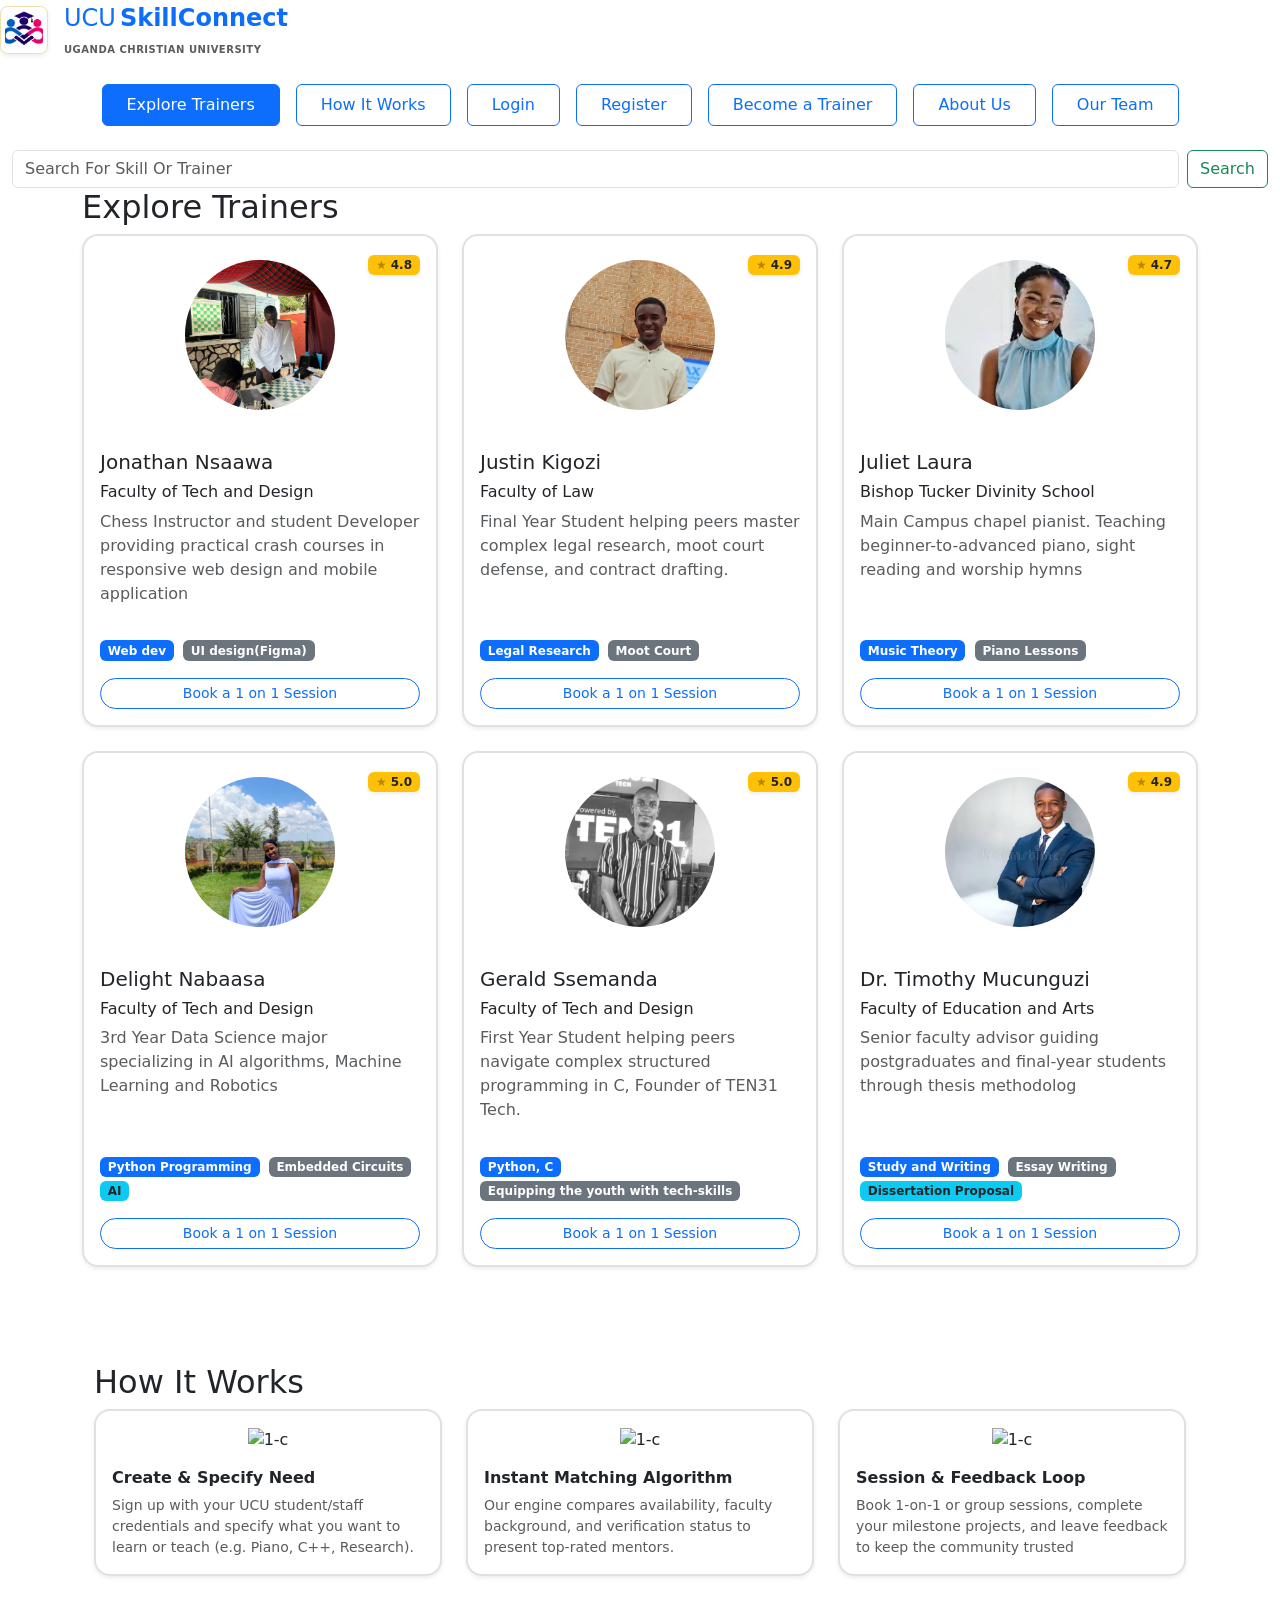
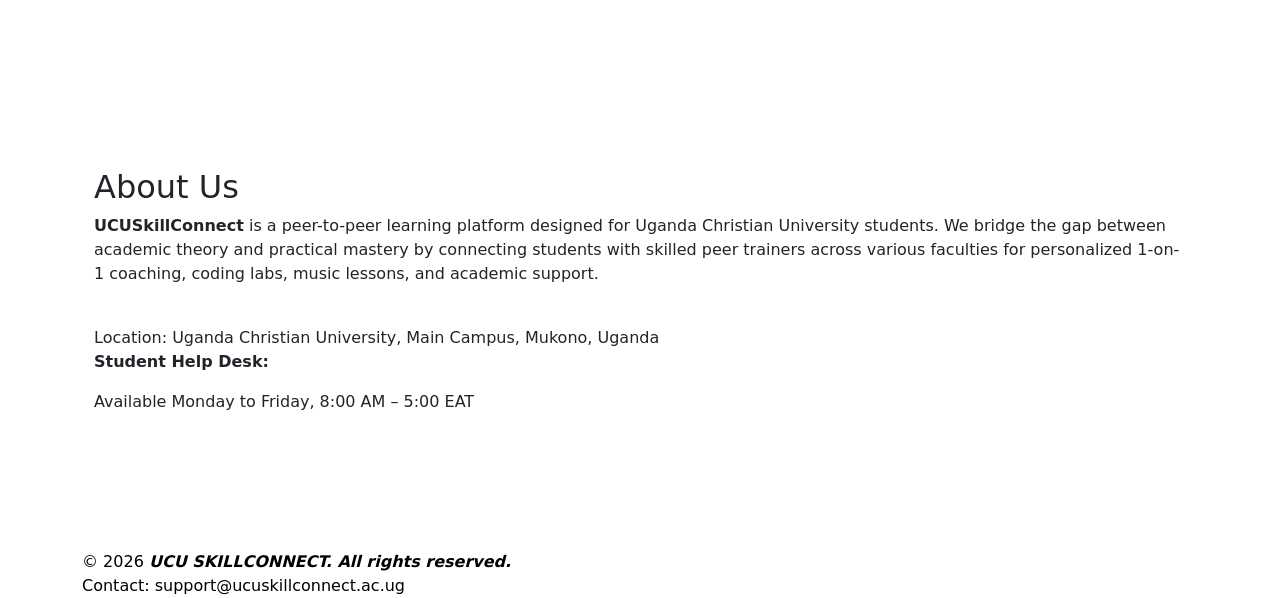
==== index.html @ f9b1b13b "Added chat button for trainer 1" ====
<!doctype html>
<html lang="en">
  <head>
    <meta charset="utf-8">
    <meta name="viewport" content="width=device-width, initial-scale=1">
    <title>UCU SkillConnect</title>
    <link href="https://cdn.jsdelivr.net/npm/bootstrap@5.3.8/dist/css/bootstrap.min.css" rel="stylesheet" integrity="sha384-sRIl4kxILFvY47J16cr9ZwB07vP4J8+LH7qKQnuqkuIAvNWLzeN8tE5YBujZqJLB" crossorigin="anonymous">
    <style>
      footer{
        color: black;
      }

    </style>
  </head>
  <body>
    
<a href="#" class="d-flex align-items-center gap-3 text-decoration-none">
                    <div class="badge-gradient p-1 rounded-3 shadow-sm d-flex align-items-center justify-content-center" style="width: 48px; height: 48px; border: 1px solid rgba(212, 175, 55, 0.4);">
                        <div class="bg-ucu-blue w-100 h-100 rounded-3 d-flex align-items-center justify-content-center text-ucu-gold">
                          <img src="UCU skillconnect.jpg" alt="skill logo" class="w-100 h-100 object-fit-cover rounded-3">
                            <i class="fa-solid fa-graduation-cap fs-5"></i>
                        </div>
                    </div>
                    <div>
                        <div class="d-flex align-items-center gap-1">
                            <span class="fw-extrabold fs-4 tracking-tight text-ucu-blue">UCU</span>
                            <span class="fw-bold fs-4 text-ucu-purple">SkillConnect</span>
                        </div>
                        <span class="text-uppercase text-muted fw-semibold block" style="font-size: 10px; letter-spacing: 0.5px; margin-top: -4px;">Uganda Christian University</span>
                    </div>
                </a>

<div class="d-flex flex-wrap justify-content-center gap-3 my-4">
  <a href="#Explore Trainers" class="btn btn-primary px-4 py-2">Explore Trainers</a>
  <a href="#How It Works" class="btn btn-outline-primary px-4 py-2">How It Works</a>
  <a href="loginPage.html" class="btn btn-outline-primary px-4 py-2">Login</a>
   <a href="registerpage.html" class="btn btn-outline-primary px-4 py-2">Register</a>
    <a href="SkillConnect_Named_Trainers.html" class="btn btn-outline-primary px-4 py-2">Become a Trainer</a>
  <a href="#Contact Us" class="btn btn-outline-primary px-4 py-2">About Us</a>
  <a href="our_team.html" class="btn btn-outline-primary px-4 py-2">Our Team</a>
</div>


<nav >
  <div class="container-fluid">
    <form class="d-flex" role="search">
      <input class="form-control me-2" type="search" placeholder="Search For Skill Or Trainer" aria-label="Search"/>
      <button class="btn btn-outline-success" type="submit">Search</button>
    </form>
  </div>
  
</nav>



  <div class="container">
  <h2>Explore Trainers</h2>
  
  
  <div class="row row-cols-1 row-cols-md-3 g-4">

    <!-- Trainer 1 -->
    <div class="col">
      <div data-bs-toggle="modal" data-bs-target="#bookingModal1" class="text-decoration-none h-100" style="cursor: pointer;">
        <div class="card h-100 shadow-sm border border-2 rounded-4 overflow-hidden text-dark position-relative">
          
          <!-- Rating Badge -->
          <div class="position-absolute top-0 end-0 m-3" style="z-index: 10;">
            <span class="badge bg-warning text-dark d-inline-flex align-items-center shadow-sm px-2 py-1 fw-bold">
              <span class="me-1" style="color: #b38600;">★</span> 4.8
            </span>
          </div>

          <div class="text-center p-4">
            <img src="Chess@UCUSkillConnect.jpeg" style="width: 150px; height: 150px; object-fit: cover; border-radius: 50%;" class="mx-auto" alt="Trainer Profile">
          </div>
          <div class="card-body d-flex flex-column">
            <h5 class="card-title" id= "trainer-section 1">Jonathan Nsaawa</h5>
            <h6>Faculty of Tech and Design</h6>
            <p class="card-text text-muted">Chess Instructor and student Developer providing practical crash courses in responsive web design and mobile application</p>
            
            <div class="trainer-skills mt-auto pt-3">
              <span class="badge bg-primary me-1">Web dev</span>
              <span class="badge bg-secondary me-1">UI design(Figma)</span>
            </div>
            
            <div class="mt-3">
              <a href="#" class="btn btn-outline-primary btn-sm w-100 rounded-pill">Book a 1 on 1 Session</a>
            </div>
          </div>
        </div>
      </div>
    </div>

    <!-- Trainer 2 -->
    <div class="col">
      <div data-bs-toggle="modal" data-bs-target="#bookingModal2" class="text-decoration-none h-100" style="cursor: pointer;">
        <div class="card h-100 shadow-sm border border-2 rounded-4 overflow-hidden text-dark position-relative">
          
          <!-- Rating Badge -->
          <div class="position-absolute top-0 end-0 m-3" style="z-index: 10;">
            <span class="badge bg-warning text-dark d-inline-flex align-items-center shadow-sm px-2 py-1 fw-bold">
              <span class="me-1" style="color: #b38600;">★</span> 4.9
            </span>
          </div>

          <div class="text-center p-4">
            <img src="JMK.jpeg" style="width: 150px; height: 150px; object-fit: cover; border-radius: 50%;" class="mx-auto" alt="Trainer Profile">
          </div>
          <div class="card-body d-flex flex-column">
            <h5 class="card-title" id= "trainer-section 2">Justin Kigozi</h5>
            <h6>Faculty of Law</h6>
            <p class="card-text text-muted">Final Year Student helping peers master complex legal research, moot court defense, and contract drafting.</p>
            
            <div class="trainer-skills mt-auto pt-3">
              <span class="badge bg-primary me-1">Legal Research</span>
              <span class="badge bg-secondary me-1">Moot Court</span>
            </div>
            
            <div class="mt-3">
              <a href="#" class="btn btn-outline-primary btn-sm w-100 rounded-pill">Book a 1 on 1 Session</a>
            </div>
          </div>
        </div>
      </div>
    </div>

    <!-- Trainer 3 -->
    <div class="col">
      <div data-bs-toggle="modal" data-bs-target="#bookingModal3" class="text-decoration-none h-100" style="cursor: pointer;">
        <div class="card h-100 shadow-sm border border-2 rounded-4 overflow-hidden text-dark position-relative">
          
          <!-- Rating Badge -->
          <div class="position-absolute top-0 end-0 m-3" style="z-index: 10;">
            <span class="badge bg-warning text-dark d-inline-flex align-items-center shadow-sm px-2 py-1 fw-bold">
              <span class="me-1" style="color: #b38600;">★</span> 4.7
            </span>
          </div>

          <div class="text-center p-4">
            <img src="Trainer 1.jpeg" style="width: 150px; height: 150px; object-fit: cover; border-radius: 50%;" class="mx-auto" alt="Trainer Profile">
          </div>
          <div class="card-body d-flex flex-column">
            <h5 class="card-title" id= "trainer-section 3">Juliet Laura</h5>
            <h6>Bishop Tucker Divinity School</h6>  
            <p class="card-text text-muted">Main Campus chapel pianist. Teaching beginner-to-advanced piano, sight reading and worship hymns</p>
            
            <div class="trainer-skills mt-auto pt-3">
              <span class="badge bg-primary me-1">Music Theory</span>
              <span class="badge bg-secondary me-1">Piano Lessons</span>
            </div>
            
            <div class="mt-3">
              <a href="#" class="btn btn-outline-primary btn-sm w-100 rounded-pill">Book a 1 on 1 Session</a>
            </div>
          </div>
        </div>
      </div>
    </div>

    <!-- Trainer 4 -->
    <div class="col">
      <div data-bs-toggle="modal" data-bs-target="#bookingModal4" class="text-decoration-none h-100" style="cursor: pointer;">
        <div class="card h-100 shadow-sm border border-2 rounded-4 overflow-hidden text-dark position-relative">
          
          <!-- Rating Badge -->
          <div class="position-absolute top-0 end-0 m-3" style="z-index: 10;">
            <span class="badge bg-warning text-dark d-inline-flex align-items-center shadow-sm px-2 py-1 fw-bold">
              <span class="me-1" style="color: #b38600;">★</span> 5.0
            </span>
          </div>

          <div class="text-center p-4">
            <img src="Delight.jpeg" style="width: 150px; height: 150px; object-fit: cover; border-radius: 50%;" class="mx-auto" alt="Trainer Profile">
          </div>
          <div class="card-body d-flex flex-column">
            <h5 class="card-title" id= "trainer-section 4">Delight Nabaasa</h5>
            <h6>Faculty of Tech and Design</h6>
            <p class="card-text text-muted">3rd Year Data Science major specializing in AI algorithms, Machine Learning and Robotics</p>
            
            <div class="trainer-skills mt-auto pt-3">
              <span class="badge bg-primary me-1">Python Programming</span>
              <span class="badge bg-secondary me-1">Embedded Circuits</span>
              <span class="badge bg-info text-dark">AI</span>
            </div>
            
            <div class="mt-3">
              <a href="#" class="btn btn-outline-primary btn-sm w-100 rounded-pill">Book a 1 on 1 Session</a>
            </div>
          </div>
        </div>
      </div>
    </div>

    <!-- Trainer 5 -->
    <div class="col">
      <div data-bs-toggle="modal" data-bs-target="#bookingModal5" class="text-decoration-none h-100" style="cursor: pointer;">
        <div class="card h-100 shadow-sm border border-2 rounded-4 overflow-hidden text-dark position-relative">
          
          <!-- Rating Badge -->
          <div class="position-absolute top-0 end-0 m-3" style="z-index: 10;">
            <span class="badge bg-warning text-dark d-inline-flex align-items-center shadow-sm px-2 py-1 fw-bold">
              <span class="me-1" style="color: #b38600;">★</span> 5.0
            </span>
          </div>

          <div class="text-center p-4">
            <img src="Ssemanda.jpeg" style="width: 150px; height: 150px; object-fit: cover; border-radius: 50%;" class="mx-auto" alt="Trainer Profile">
          </div>
          <div class="card-body d-flex flex-column">
            <h5 class="card-title" id = trainer-section 5> Gerald Ssemanda</h5>
            <h6>Faculty of Tech and Design</h6>
            <p class="card-text text-muted">First Year Student helping peers navigate complex structured programming in C, Founder of TEN31 Tech.</p>
            
            <div class="trainer-skills mt-auto pt-3">
              <span class="badge bg-primary me-1">Python, C</span>
              <span class="badge bg-secondary me-1">Equipping the youth with tech-skills</span>
            </div>
            
            <div class="mt-3">
              <a href="#" class="btn btn-outline-primary btn-sm w-100 rounded-pill">Book a 1 on 1 Session</a>
            </div>
          </div>
        </div>
      </div>
    </div>

    <!-- Trainer 6 -->
    <div class="col">
      <div data-bs-toggle="modal" data-bs-target="#bookingModal6" class="text-decoration-none h-100" style="cursor: pointer;">
        <div class="card h-100 shadow-sm border border-2 rounded-4 overflow-hidden text-dark position-relative">
          
          <!-- Rating Badge -->
          <div class="position-absolute top-0 end-0 m-3" style="z-index: 10;">
            <span class="badge bg-warning text-dark d-inline-flex align-items-center shadow-sm px-2 py-1 fw-bold">
              <span class="me-1" style="color: #b38600;">★</span> 4.9
            </span>
          </div>

          <div class="text-center p-4">
            <img src="Trainer 5.jpeg" style="width: 150px; height: 150px; object-fit: cover; border-radius: 50%;" class="mx-auto" alt="Trainer Profile">
          </div>
          <div class="card-body d-flex flex-column">
            <h5 class="card-title" id= "trainer-section 6">Dr. Timothy Mucunguzi</h5>
            <h6>Faculty of Education and Arts</h6>  
            <p class="card-text text-muted">Senior faculty advisor guiding postgraduates and final-year students through thesis methodolog</p>
            
            <div class="trainer-skills mt-auto pt-3">
              <span class="badge bg-primary me-1">Study and Writing</span>
              <span class="badge bg-secondary me-1">Essay Writing</span>
              <span class="badge bg-info text-dark">Dissertation Proposal</span>
            </div>
            
            <div class="mt-3">
              <a href="#" class="btn btn-outline-primary btn-sm w-100 rounded-pill">Book a 1 on 1 Session</a>
            </div>
          </div>
        </div>
      </div>
    </div>

</div>
  
<section id="How It Works" class="py-5">

<div class="container py-5">
  <h2>How It Works</h2>
  
  
  <div class="row row-cols-1 row-cols-md-3 g-4">
    
    <!-- Card 1 -->
    <div class="col">
        <div class="card h-100 shadow-sm border border-2 rounded-4 overflow-hidden text-dark">
          <div class="text-center pt-3">
                        <img src="https://img.icons8.com/deco-glyph/48/1-c.png" alt="1-c"/>

          </div>
          <div class="card-body p-3">
            <h5 class="card-title fs-6 fw-bold">Create & Specify Need</h5>
            <p class="card-text text-muted small">Sign up with your UCU student/staff credentials and specify what you want to learn or teach (e.g. Piano, C++, Research).</p>
          </div>
        </div>
      </a>
    </div>

    <!-- Card 2 -->
    <div class="col">
        <div class="card h-100 shadow-sm border border-2 rounded-4 overflow-hidden text-dark">
          <div class="text-center pt-3">
                                    <img src="https://img.icons8.com/deco-glyph/48/2-c.png" alt="1-c"/>

          </div>
          <div class="card-body p-3">
            <h5 class="card-title fs-6 fw-bold">Instant Matching Algorithm</h5>
            <p class="card-text text-muted small">Our engine compares availability, faculty background, and verification status to present top-rated mentors.</p>
          </div>
        </div>
      </a>
    </div>

    <!-- Card 3 -->
    <div class="col">
        <div class="card h-100 shadow-sm border border-2 rounded-4 overflow-hidden text-dark">
          <div class="text-center pt-3">
            <i class="fa-solid fa-8"></i>
                                    <img src="https://img.icons8.com/deco-glyph/48/3-c.png" alt="1-c"/>

          </div>
          <div class="card-body p-3">
            <h5 class="card-title fs-6 fw-bold">Session & Feedback Loop</h5>
            <p class="card-text text-muted small">Book 1-on-1 or group sessions, complete your milestone projects, and leave feedback to keep the community trusted</p>
            
          </div>
        </div>
      </a>
    </div>

  </div>
</div>
 
</section>


<section id="Contact Us" class="py-5">
  <div class="container py-5">
  <h2>About Us</h2>
 <p><b> UCUSkillConnect</b> is a peer-to-peer learning platform designed for Uganda Christian University students. We bridge the gap between academic theory and practical mastery by connecting students with skilled peer trainers across various faculties for personalized 1-on-1 coaching, coding labs, music lessons, and academic support.
</p>
  <br>
Location: Uganda Christian University, Main Campus, Mukono, Uganda
<br>
<p><b>Student Help Desk:</b></p> Available Monday to Friday, 8:00 AM – 5:00 EAT
</p>

  </div>
</section>









    <script src="https://cdn.jsdelivr.net/npm/bootstrap@5.3.8/dist/js/bootstrap.bundle.min.js" integrity="sha384-FKyoEForCGlyvwx9Hj09JcYn3nv7wiPVlz7YYwJrWVcXK/BmnVDxM+D2scQbITxI" crossorigin="anonymous">
        
    </script>
 
    <!-- Booking Modal for trainer 1 -->
<div class="modal fade" id="bookingModal1" tabindex="-1" aria-labelledby="bookingModalLabel1" aria-hidden="true">
  <div class="modal-dialog modal-dialog-centered">
    <div class="modal-content rounded-4 border-0 shadow">
      <div class="modal-header border-bottom-0 pb-0">
        <h5 class="modal-title fw-bold" id="bookingModalLabel1">Book a 1-on-1 Session</h5>
        <button type="button" class="btn-close" data-bs-dismiss="modal" aria-label="Close"></button>
      </div>
      <div class="modal-body py-4">
        <p class="text-muted mb-4">You are booking a session with <strong>Jonathan Nsaawa</strong> (Faculty of Tech and Design).</p>
        
        <form>
          <div class="mb-3">
            <label for="studentName" class="form-label text-dark fw-semibold">Your Name</label>
            <input type="text" class="form-control rounded-3" id="studentName" placeholder="Enter your full name">
          </div>
          <div class="mb-3">
            <label for="sessionDate" class="form-label text-dark fw-semibold">Preferred Date</label>
            <input type="date" class="form-control rounded-3" id="sessionDate">
          </div>
          <div class="mb-3">
            <label for="sessionNotes" class="form-label text-dark fw-semibold">What would you like to focus on?</label>
            <textarea class="form-control rounded-3" id="sessionNotes" rows="3" placeholder="Briefly describe what you need help with..."></textarea>
          </div>
        </form>
      </div>
      <div class="modal-footer border-top-0 pt-0 pb-4 px-4">
        <button type="submit" class="btn btn-primary w-100">
                Chat 
              </button>
        <button type="button" class="btn btn-light rounded-pill px-4" data-bs-dismiss="modal">Cancel</button>
        <a href = "#trainer-section 1" class="btn btn-primary rounded-pill px-4 "role="button">Confirm Booking</a>
      </div>
    </div>
  </div>
</div>

<!-- Booking Modal for 2 -->
<div class="modal fade" id="bookingModal2" tabindex="-1" aria-labelledby="bookingModalLabel1" aria-hidden="true">
  <div class="modal-dialog modal-dialog-centered">
    <div class="modal-content rounded-4 border-0 shadow">
      <div class="modal-header border-bottom-0 pb-0">
        <h5 class="modal-title fw-bold" id="bookingModalLabel1">Book a 1-on-1 Session</h5>
        <button type="button" class="btn-close" data-bs-dismiss="modal" aria-label="Close"></button>
      </div>
      <div class="modal-body py-4">
        <p class="text-muted mb-4">You are booking a session with <strong>Justin Kigozi</strong> (Faculty of Tech and Design).</p>
        
        <form>
          <div class="mb-3">
            <label for="studentName" class="form-label text-dark fw-semibold">Your Name</label>
            <input type="text" class="form-control rounded-3" id="studentName" placeholder="Enter your full name">
          </div>
          <div class="mb-3">
            <label for="sessionDate" class="form-label text-dark fw-semibold">Preferred Date</label>
            <input type="date" class="form-control rounded-3" id="sessionDate">
          </div>
          <div class="mb-3">
            <label for="sessionNotes" class="form-label text-dark fw-semibold">What would you like to focus on?</label>
            <textarea class="form-control rounded-3" id="sessionNotes" rows="3" placeholder="Briefly describe what you need help with..."></textarea>
          </div>
        </form>
      </div>
      <div class="modal-footer border-top-0 pt-0 pb-4 px-4">
        <button type="button" class="btn btn-light rounded-pill px-4" data-bs-dismiss="modal">Cancel</button>
        <a href = "#trainer-section 2" class="btn btn-primary rounded-pill px-4 "role="button">Confirm Booking</a>
      </div>
    </div>
  </div>
</div>

<!-- Booking Modal for trainer3 -->
<div class="modal fade" id="bookingModal3" tabindex="-1" aria-labelledby="bookingModalLabel1" aria-hidden="true">
  <div class="modal-dialog modal-dialog-centered">
    <div class="modal-content rounded-4 border-0 shadow">
      <div class="modal-header border-bottom-0 pb-0">
        <h5 class="modal-title fw-bold" id="bookingModalLabel1">Book a 1-on-1 Session</h5>
        <button type="button" class="btn-close" data-bs-dismiss="modal" aria-label="Close"></button>
      </div>
      <div class="modal-body py-4">
        <p class="text-muted mb-4">You are booking a session with <strong>Juliet Laura Lakarebe</strong> (Faculty of Tech and Design).</p>
        
        <form>
          <div class="mb-3">
            <label for="studentName" class="form-label text-dark fw-semibold">Your Name</label>
            <input type="text" class="form-control rounded-3" id="studentName" placeholder="Enter your full name">
          </div>
          <div class="mb-3">
            <label for="sessionDate" class="form-label text-dark fw-semibold">Preferred Date</label>
            <input type="date" class="form-control rounded-3" id="sessionDate">
          </div>
          <div class="mb-3">
            <label for="sessionNotes" class="form-label text-dark fw-semibold">What would you like to focus on?</label>
            <textarea class="form-control rounded-3" id="sessionNotes" rows="3" placeholder="Briefly describe what you need help with..."></textarea>
          </div>
        </form>
      </div>
      <div class="modal-footer border-top-0 pt-0 pb-4 px-4">
        <button type="button" class="btn btn-light rounded-pill px-4" data-bs-dismiss="modal">Cancel</button>
        <a href = "#trainer-section 3" class="btn btn-primary rounded-pill px-4 "role="button">Confirm Booking</a>
      </div>
    </div>
  </div>
</div>

<!-- Booking Modal for 4 -->
<div class="modal fade" id="bookingModal4" tabindex="-1" aria-labelledby="bookingModalLabel1" aria-hidden="true">
  <div class="modal-dialog modal-dialog-centered">
    <div class="modal-content rounded-4 border-0 shadow">
      <div class="modal-header border-bottom-0 pb-0">
        <h5 class="modal-title fw-bold" id="bookingModalLabel1">Book a 1-on-1 Session</h5>
        <button type="button" class="btn-close" data-bs-dismiss="modal" aria-label="Close"></button>
      </div>
      <div class="modal-body py-4">
        <p class="text-muted mb-4">You are booking a session with <strong>Grace Mbabazi</strong> (Faculty of Tech and Design).</p>
        
        <form>
          <div class="mb-3">
            <label for="studentName" class="form-label text-dark fw-semibold">Your Name</label>
            <input type="text" class="form-control rounded-3" id="studentName" placeholder="Enter your full name">
          </div>
          <div class="mb-3">
            <label for="sessionDate" class="form-label text-dark fw-semibold">Preferred Date</label>
            <input type="date" class="form-control rounded-3" id="sessionDate">
          </div>
          <div class="mb-3">
            <label for="sessionNotes" class="form-label text-dark fw-semibold">What would you like to focus on?</label>
            <textarea class="form-control rounded-3" id="sessionNotes" rows="3" placeholder="Briefly describe what you need help with..."></textarea>
          </div>
        </form>
      </div>
      <div class="modal-footer border-top-0 pt-0 pb-4 px-4">
        <button type="button" class="btn btn-light rounded-pill px-4" data-bs-dismiss="modal">Cancel</button>
        <a href = "#trainer-section 4" class="btn btn-primary rounded-pill px-4 "role="button">Confirm Booking</a>
      </div>
    </div>
  </div>
</div>

<!-- Booking Modal for 5 -->
<div class="modal fade" id="bookingModal5" tabindex="-1" aria-labelledby="bookingModalLabel1" aria-hidden="true">
  <div class="modal-dialog modal-dialog-centered">
    <div class="modal-content rounded-4 border-0 shadow">
      <div class="modal-header border-bottom-0 pb-0">
        <h5 class="modal-title fw-bold" id="bookingModalLabel1">Book a 1-on-1 Session</h5>
        <button type="button" class="btn-close" data-bs-dismiss="modal" aria-label="Close"></button>
      </div>
      <div class="modal-body py-4">
        <p class="text-muted mb-4">You are booking a session with <strong>Liam Basiime</strong> (Faculty of Tech and Design).</p>
        
        <form>
          <div class="mb-3">
            <label for="studentName" class="form-label text-dark fw-semibold">Your Name</label>
            <input type="text" class="form-control rounded-3" id="studentName" placeholder="Enter your full name">
          </div>
          <div class="mb-3">
            <label for="sessionDate" class="form-label text-dark fw-semibold">Preferred Date</label>
            <input type="date" class="form-control rounded-3" id="sessionDate">
          </div>
          <div class="mb-3">
            <label for="sessionNotes" class="form-label text-dark fw-semibold">What would you like to focus on?</label>
            <textarea class="form-control rounded-3" id="sessionNotes" rows="3" placeholder="Briefly describe what you need help with..."></textarea>
          </div>
        </form>
      </div>
      <div class="modal-footer border-top-0 pt-0 pb-4 px-4">
        <button type="button" class="btn btn-light rounded-pill px-4" data-bs-dismiss="modal">Cancel</button>
        <a href="#trainer-section 5" class="btn btn-primary rounded-pill px-4"role="button">Confirm Booking</a>
      </div>
    </div>
  </div>
</div>

<!-- Booking Modal for 6 -->
<div class="modal fade" id="bookingModal1" tabindex="-1" aria-labelledby="bookingModalLabel1" aria-hidden="true">
  <div class="modal-dialog modal-dialog-centered">
    <div class="modal-content rounded-4 border-0 shadow">
      <div class="modal-header border-bottom-0 pb-0">
        <h5 class="modal-title fw-bold" id="bookingModalLabel1">Book a 1-on-1 Session</h5>
        <button type="button" class="btn-close" data-bs-dismiss="modal" aria-label="Close"></button>
      </div>
      <div class="modal-body py-4">
        <p class="text-muted mb-4">You are booking a session with <strong>Dr.Timothy Mucunguzi</strong> (Faculty of Tech and Design).</p>
        
        <form>
          <div class="mb-3">
            <label for="studentName" class="form-label text-dark fw-semibold">Your Name</label>
            <input type="text" class="form-control rounded-3" id="studentName" placeholder="Enter your full name">
          </div>
          <div class="mb-3">
            <label for="sessionDate" class="form-label text-dark fw-semibold">Preferred Date</label>
            <input type="date" class="form-control rounded-3" id="sessionDate">
          </div>
          <div class="mb-3">
            <label for="sessionNotes" class="form-label text-dark fw-semibold">What would you like to focus on?</label>
            <textarea class="form-control rounded-3" id="sessionNotes" rows="3" placeholder="Briefly describe what you need help with..."></textarea>
          </div>
        </form>
      </div>
      <div class="modal-footer border-top-0 pt-0 pb-4 px-4">
        <button type="button" class="btn btn-light rounded-pill px-4" data-bs-dismiss="modal">Cancel</button>
        <a href = "#trainer-section 6" class="btn btn-primary rounded-pill px-4 "role="button">Confirm Booking</a>
      </div>
    </div>
  </div>
</div>
<footer>
<br>
&copy; 2026 <strong><em>UCU SKILLCONNECT. All rights reserved.</em></strong><br>Contact: support@ucuskillconnect.ac.ug
</footer>
  </body>
</html>
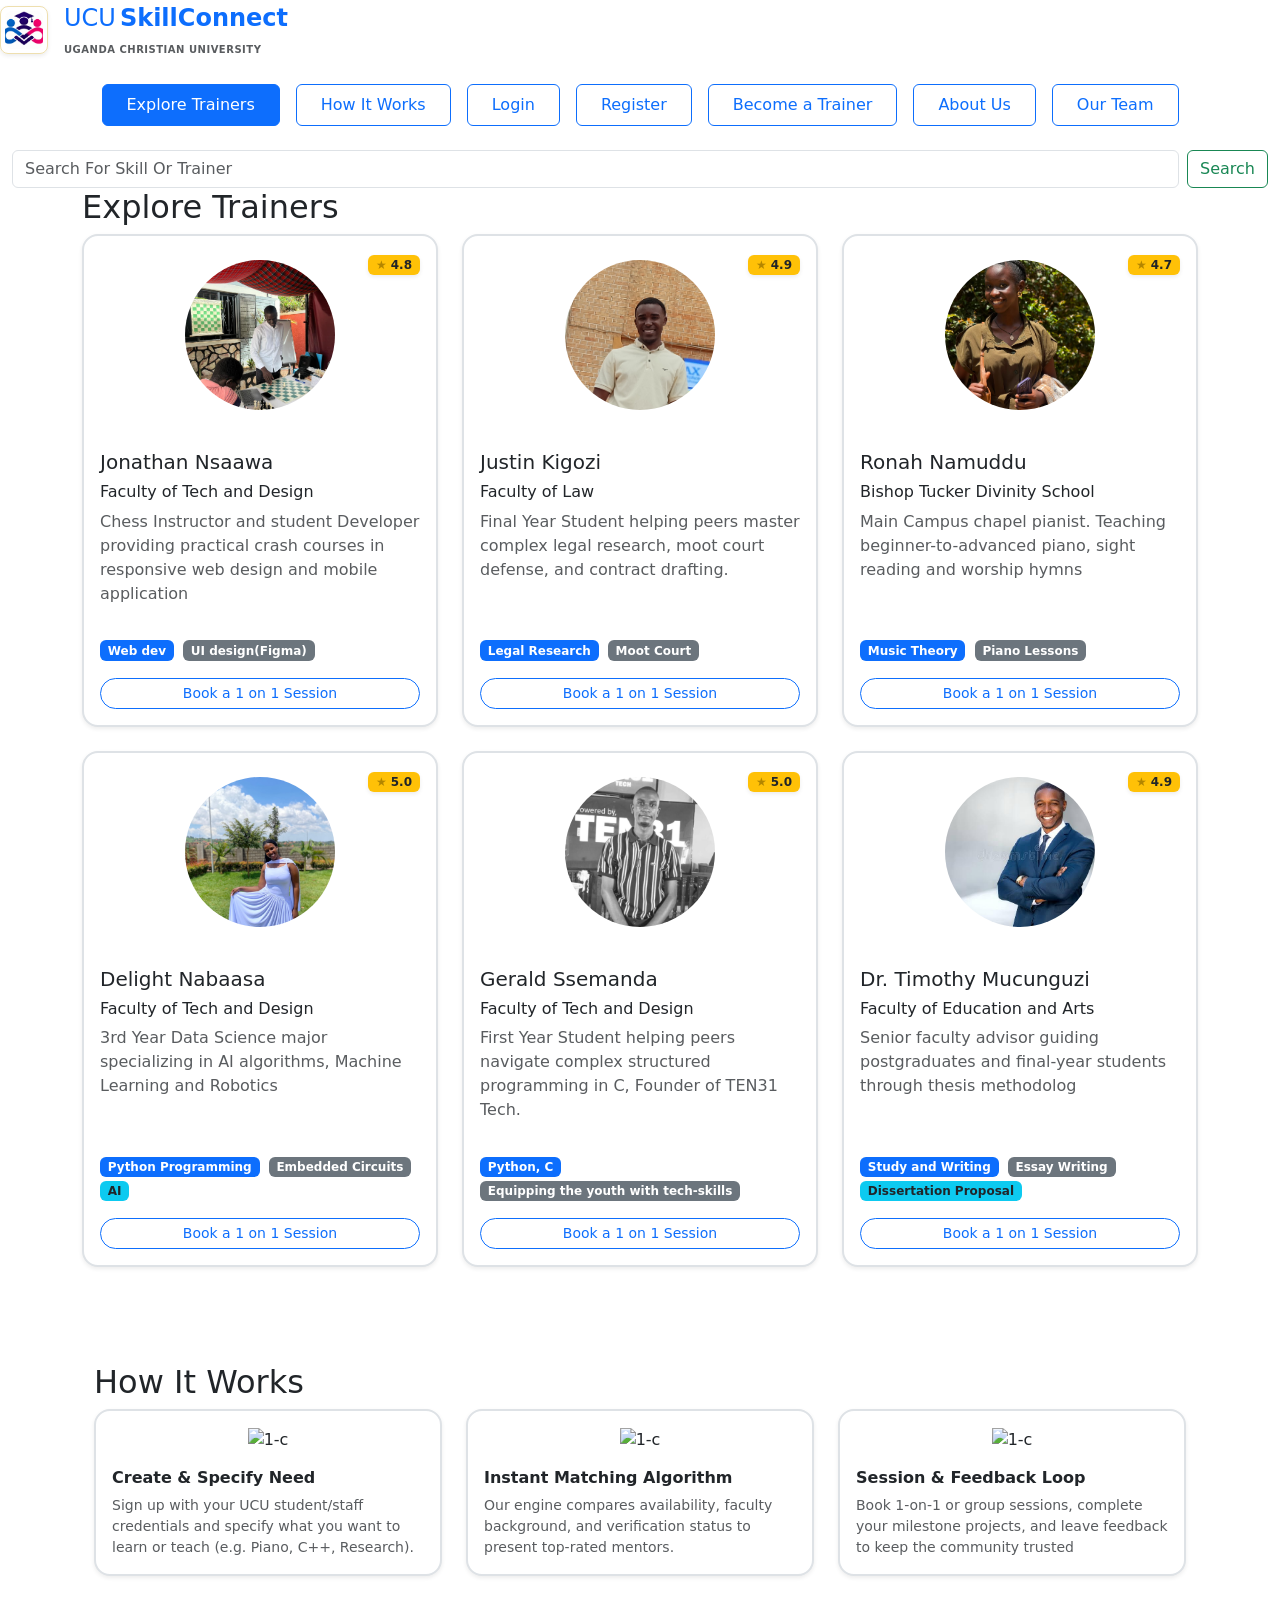
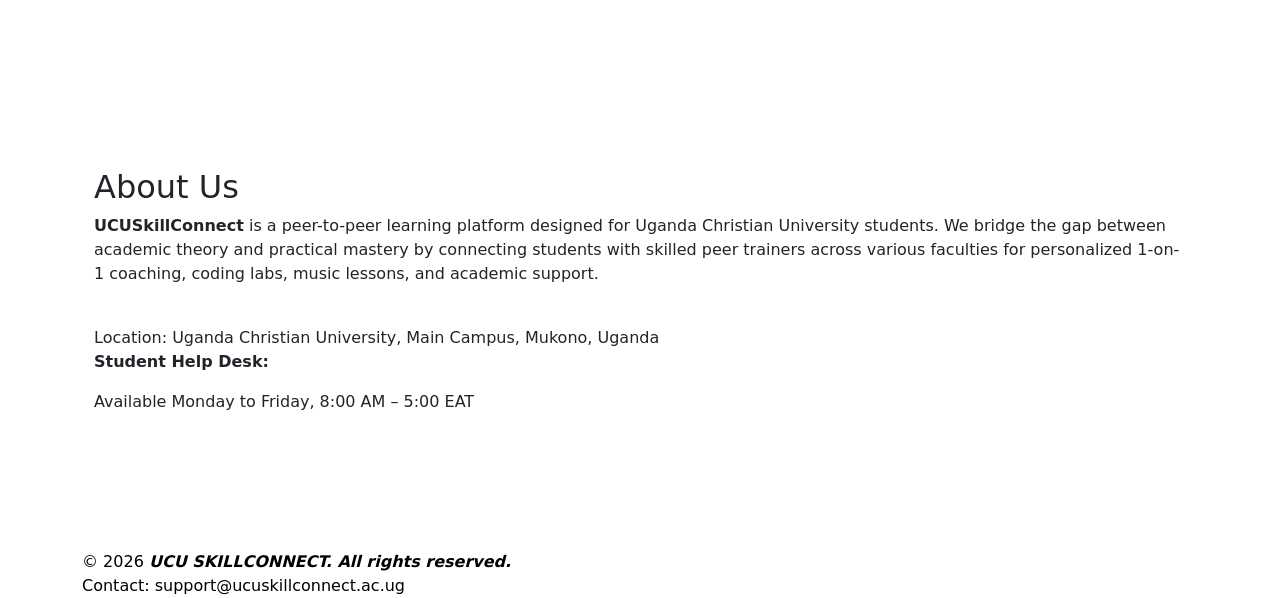
==== commit ba8228b5: "Update trainer profile image and name" ====
--- a/index.html
+++ b/index.html
@@ -138,10 +138,10 @@
           </div>
 
           <div class="text-center p-4">
-            <img src="Trainer 1.jpeg" style="width: 150px; height: 150px; object-fit: cover; border-radius: 50%;" class="mx-auto" alt="Trainer Profile">
+            <img src="Ronah.jpeg" style="width: 150px; height: 150px; object-fit: cover; border-radius: 50%;" class="mx-auto" alt="Trainer Profile">
           </div>
           <div class="card-body d-flex flex-column">
-            <h5 class="card-title" id= "trainer-section 3">Juliet Laura</h5>
+            <h5 class="card-title" id= "trainer-section 3">Ronah Namuddu</h5>
             <h6>Bishop Tucker Divinity School</h6>  
             <p class="card-text text-muted">Main Campus chapel pianist. Teaching beginner-to-advanced piano, sight reading and worship hymns</p>
             
@@ -412,6 +412,9 @@
         </form>
       </div>
       <div class="modal-footer border-top-0 pt-0 pb-4 px-4">
+        <button type="submit" class="btn btn-primary w-100">
+                Chat 
+              </button>
         <button type="button" class="btn btn-light rounded-pill px-4" data-bs-dismiss="modal">Cancel</button>
         <a href = "#trainer-section 2" class="btn btn-primary rounded-pill px-4 "role="button">Confirm Booking</a>
       </div>
@@ -446,6 +449,9 @@
         </form>
       </div>
       <div class="modal-footer border-top-0 pt-0 pb-4 px-4">
+        <button type="submit" class="btn btn-primary w-100">
+                Chat 
+              </button>
         <button type="button" class="btn btn-light rounded-pill px-4" data-bs-dismiss="modal">Cancel</button>
         <a href = "#trainer-section 3" class="btn btn-primary rounded-pill px-4 "role="button">Confirm Booking</a>
       </div>
@@ -480,6 +486,9 @@
         </form>
       </div>
       <div class="modal-footer border-top-0 pt-0 pb-4 px-4">
+        <button type="submit" class="btn btn-primary w-100">
+                Chat 
+              </button>
         <button type="button" class="btn btn-light rounded-pill px-4" data-bs-dismiss="modal">Cancel</button>
         <a href = "#trainer-section 4" class="btn btn-primary rounded-pill px-4 "role="button">Confirm Booking</a>
       </div>
@@ -514,6 +523,9 @@
         </form>
       </div>
       <div class="modal-footer border-top-0 pt-0 pb-4 px-4">
+        <button type="submit" class="btn btn-primary w-100">
+                Chat 
+              </button>
         <button type="button" class="btn btn-light rounded-pill px-4" data-bs-dismiss="modal">Cancel</button>
         <a href="#trainer-section 5" class="btn btn-primary rounded-pill px-4"role="button">Confirm Booking</a>
       </div>
@@ -548,6 +560,9 @@
         </form>
       </div>
       <div class="modal-footer border-top-0 pt-0 pb-4 px-4">
+        <button type="submit" class="btn btn-primary w-100">
+                Chat 
+              </button>
         <button type="button" class="btn btn-light rounded-pill px-4" data-bs-dismiss="modal">Cancel</button>
         <a href = "#trainer-section 6" class="btn btn-primary rounded-pill px-4 "role="button">Confirm Booking</a>
       </div>
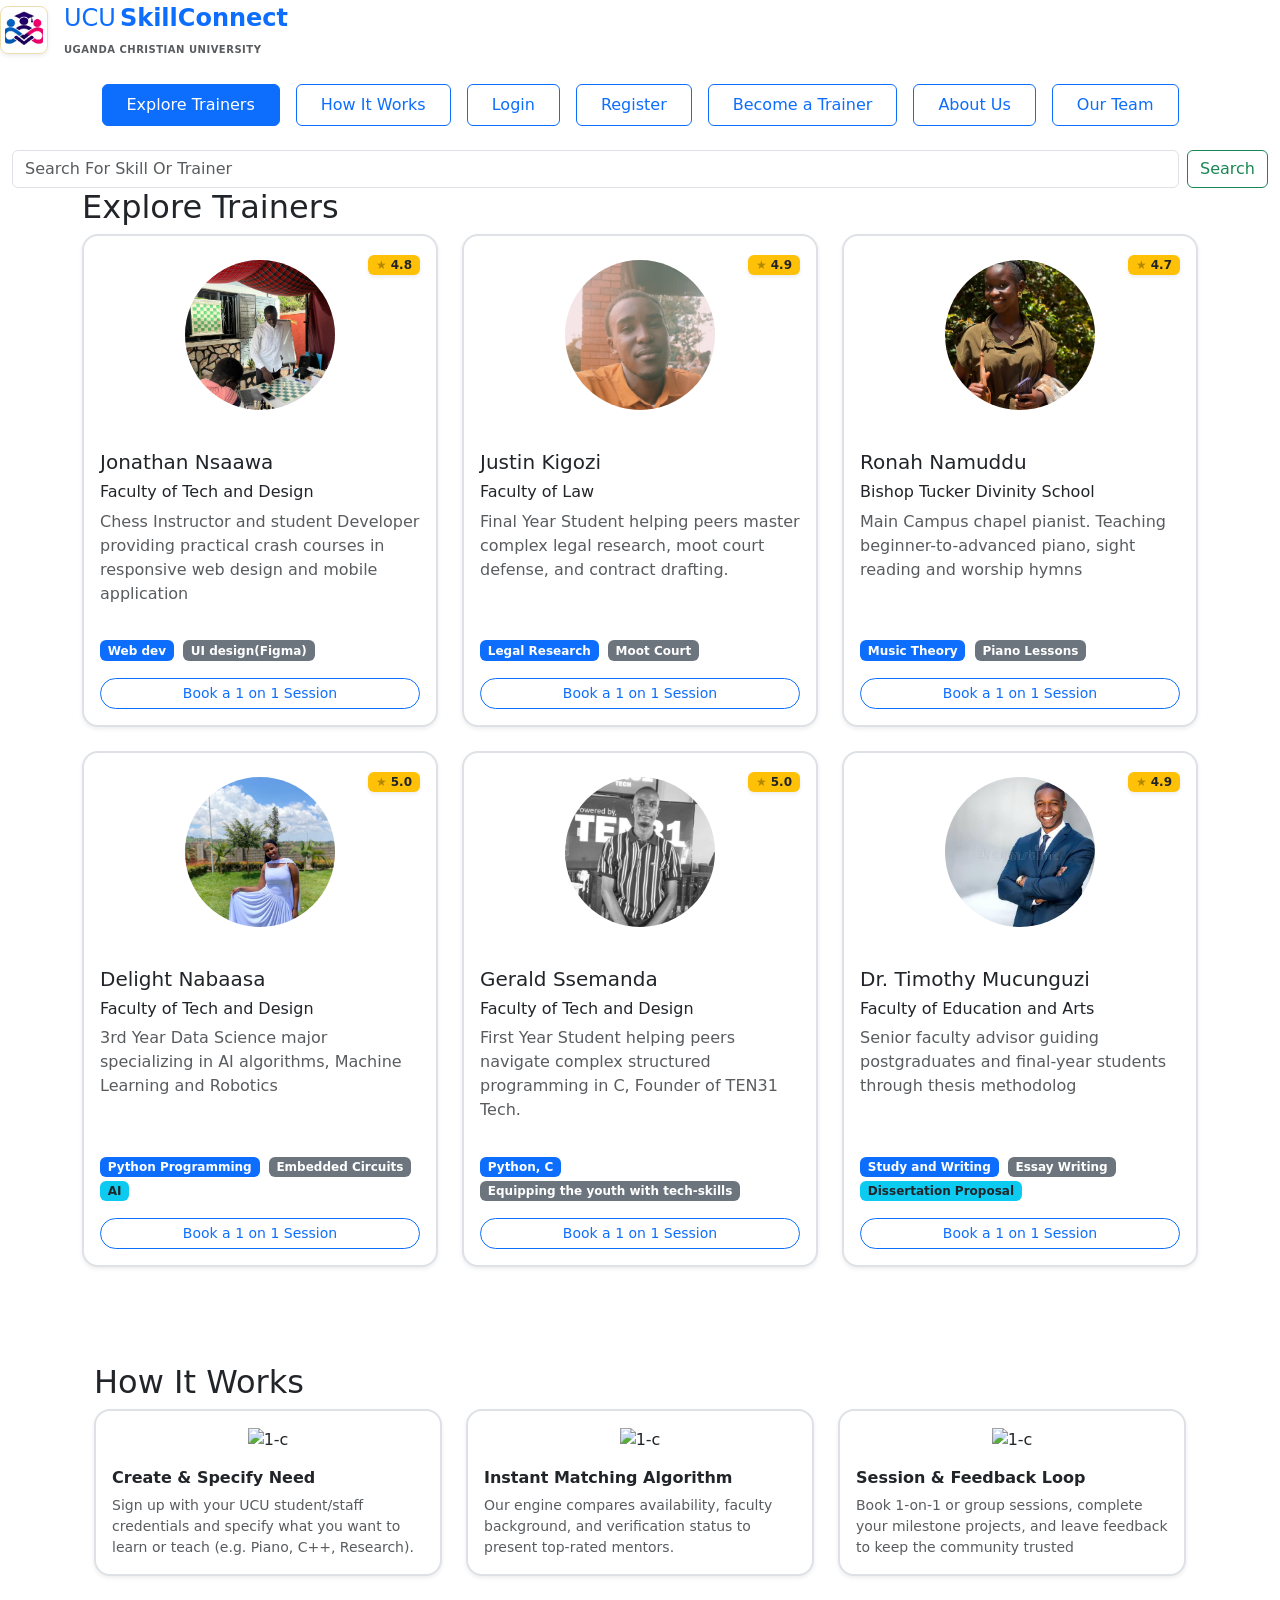
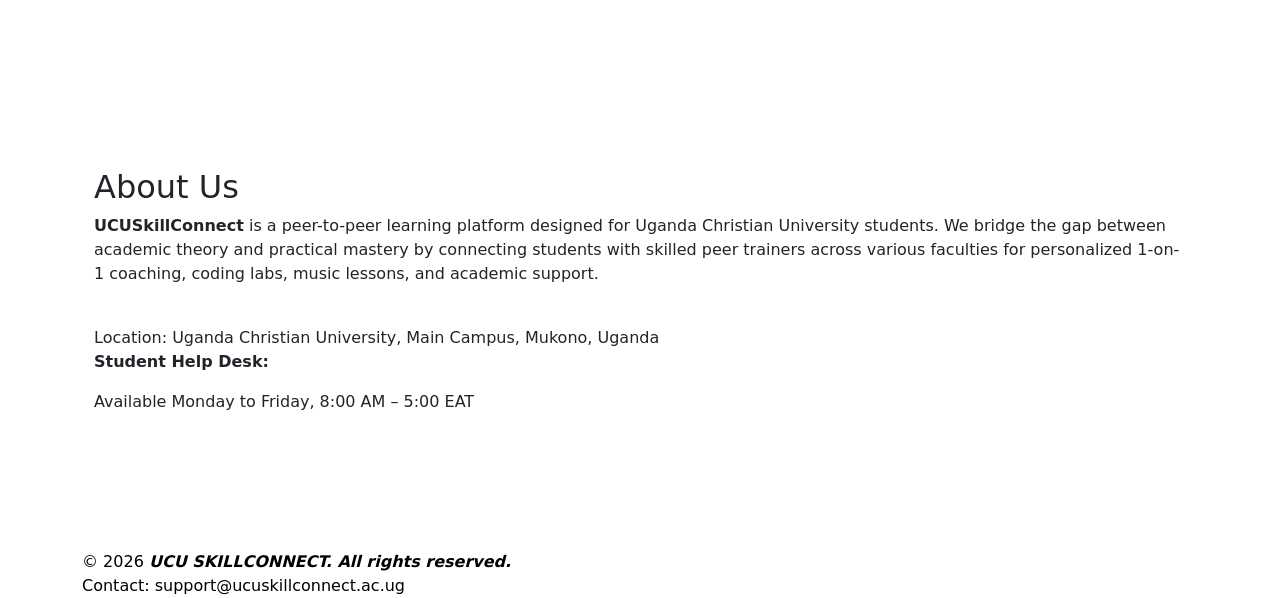
==== commit 777f68ec: "Replace trainer image with new profile picture" ====
--- a/index.html
+++ b/index.html
@@ -105,7 +105,7 @@
           </div>
 
           <div class="text-center p-4">
-            <img src="JMK.jpeg" style="width: 150px; height: 150px; object-fit: cover; border-radius: 50%;" class="mx-auto" alt="Trainer Profile">
+            <img src="musa.jpg" style="width: 150px; height: 150px; object-fit: cover; border-radius: 50%;" class="mx-auto" alt="Trainer Profile">
           </div>
           <div class="card-body d-flex flex-column">
             <h5 class="card-title" id= "trainer-section 2">Justin Kigozi</h5>
